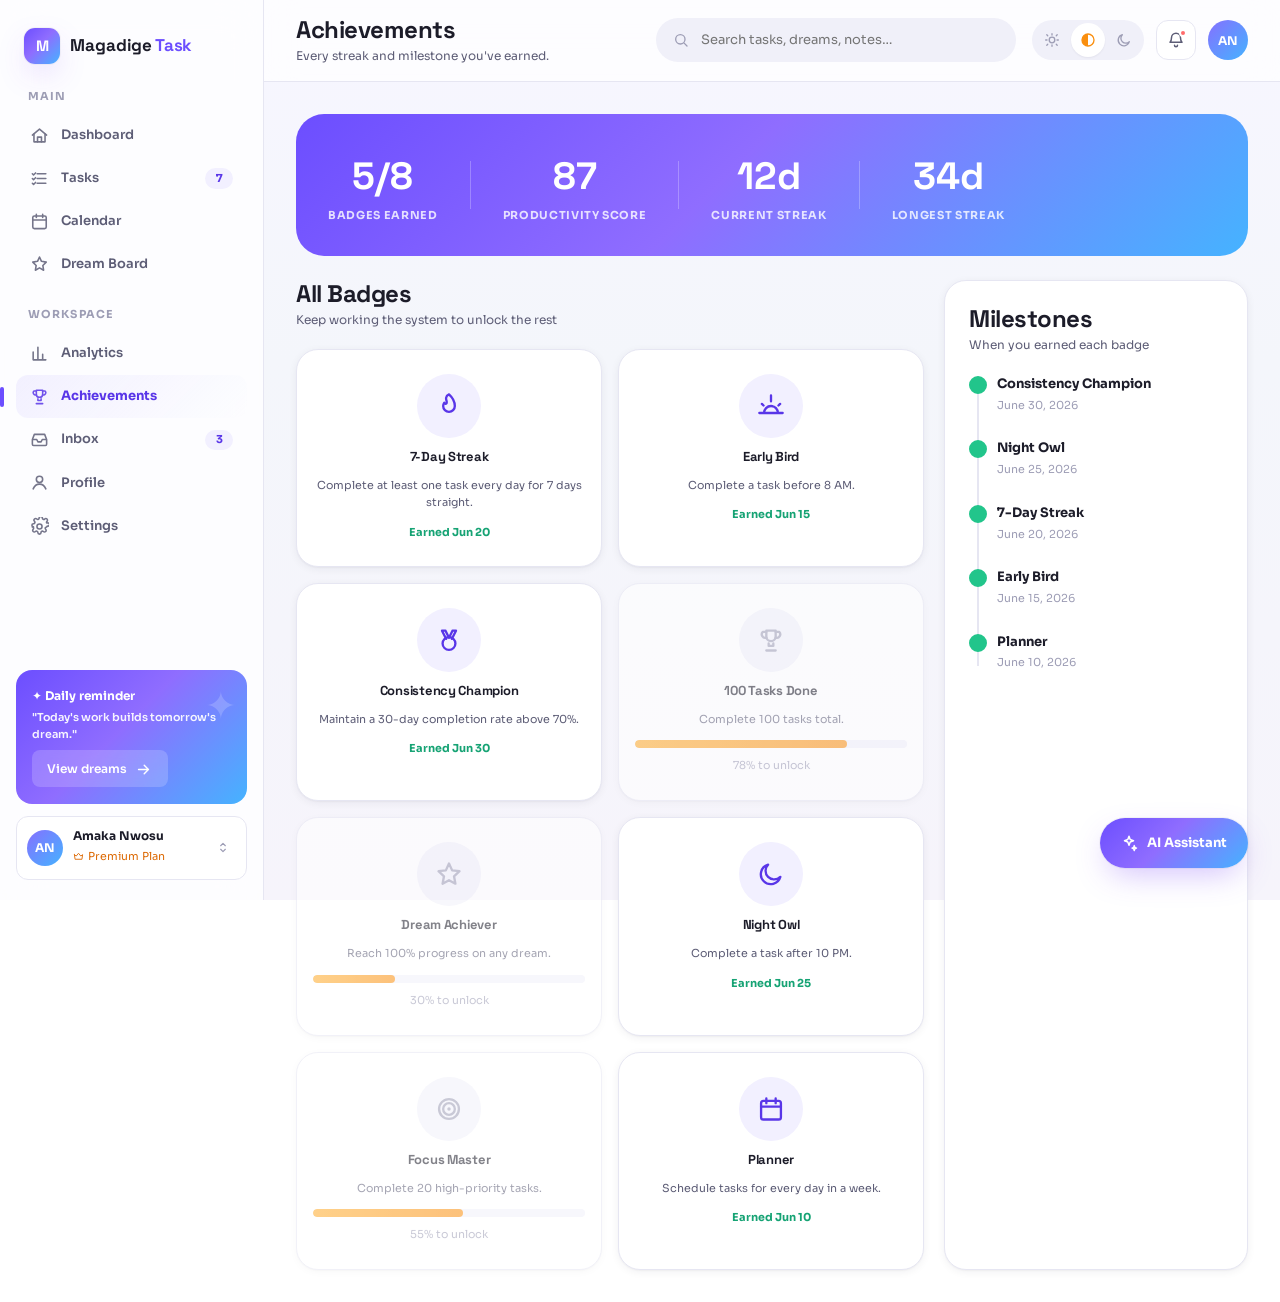
==== To do web - front end/achievements.html @ 0cd831a3 "Initial commit" ====
<!DOCTYPE html>
<html lang="en">
<head>
<meta charset="UTF-8" />
<meta name="viewport" content="width=device-width, initial-scale=1.0" />
<title>Achievements — Magadige Task</title>
<link rel="preconnect" href="https://fonts.googleapis.com">
<link href="https://fonts.googleapis.com/css2?family=Sora:wght@400;500;600;700;800&family=Space+Grotesk:wght@500;600;700&display=swap" rel="stylesheet">
<script>
  (function () {
    var ov = localStorage.getItem("magadige_theme_override");
    var h = new Date().getHours();
    var period = ov === "day" ? "afternoon" : ov === "night" ? "night" : (h >= 5 && h < 12 ? "morning" : h >= 12 && h < 17 ? "afternoon" : h >= 17 && h < 21 ? "evening" : "night");
    document.documentElement.setAttribute("data-theme", period === "night" ? "night" : "day");
    document.documentElement.setAttribute("data-period", period);
  })();
</script>
<link rel="stylesheet" href="css/variables.css" />
<link rel="stylesheet" href="css/base.css" />
<link rel="stylesheet" href="css/animations.css" />
<link rel="stylesheet" href="css/components.css" />
<link rel="stylesheet" href="css/layout.css" />
<link rel="stylesheet" href="css/pages/dashboard.css" />
<link rel="stylesheet" href="css/pages/achievements.css" />
</head>
<body>

<div class="app-shell" id="appShell">
  <div class="shell-content">
    <div id="topbarSlot"></div>

    <main class="main-content page-enter" id="mainContent">

      <div class="ach-hero">
        <div class="ach-hero-stat"><div class="val" id="achEarnedCount">—</div><div class="lbl">Badges Earned</div></div>
        <div class="ach-hero-divider"></div>
        <div class="ach-hero-stat"><div class="val" id="achScore">—</div><div class="lbl">Productivity Score</div></div>
        <div class="ach-hero-divider"></div>
        <div class="ach-hero-stat"><div class="val" id="achStreak">—</div><div class="lbl">Current Streak</div></div>
        <div class="ach-hero-divider"></div>
        <div class="ach-hero-stat"><div class="val" id="achLongest">—</div><div class="lbl">Longest Streak</div></div>
      </div>

      <div class="bento">
        <div class="g-8">
          <div class="section-head"><div><h3>All Badges</h3><p>Keep working the system to unlock the rest</p></div></div>
          <div class="ach-grid" id="achGrid"></div>
        </div>

        <div class="card g-4 anim-fade-up">
          <div class="section-head"><div><h3>Milestones</h3><p>When you earned each badge</p></div></div>
          <div class="timeline" id="achTimeline"></div>
        </div>
      </div>

    </main>
  </div>
</div>

<script src="js/icons.js"></script>
<script src="js/data.js"></script>
<script src="js/quotes.js"></script>
<script src="js/theme.js"></script>
<script src="js/charts.js"></script>
<script src="js/shell.js"></script>
<script src="js/achievements.js"></script>
</body>
</html>
---- To do web - front end/css/variables.css ----
/* ==========================================================================
   MAGADIGE TASK — Design Tokens
   Core variables shared across the entire product. Themes (day/night) swap
   the semantic tokens only — component CSS never hardcodes raw colors.
   ========================================================================== */

:root {
  /* ---- Brand ramp -------------------------------------------------- */
  --indigo-50:  #f2f0ff;
  --indigo-100: #e5e1ff;
  --indigo-200: #c9c0ff;
  --indigo-300: #a596ff;
  --indigo-400: #8570ff;
  --indigo-500: #6c4eff;
  --indigo-600: #5936e8;
  --indigo-700: #4527c2;
  --indigo-800: #341d94;
  --indigo-900: #241468;

  --sky-50:  #eef8ff;
  --sky-100: #dcf0ff;
  --sky-200: #b3e2ff;
  --sky-300: #7dcdff;
  --sky-400: #45b3ff;
  --sky-500: #1f97f2;
  --sky-600: #1078cc;
  --sky-700: #0d5fa3;
  --sky-800: #0e4d81;
  --sky-900: #0f3f68;

  --amber-50:  #fff8e8;
  --amber-100: #ffedc2;
  --amber-200: #ffdb8a;
  --amber-300: #ffc352;
  --amber-400: #ffab29;
  --amber-500: #fa8f0f;
  --amber-600: #dd6c08;
  --amber-700: #b74e0a;
  --amber-800: #93390f;
  --amber-900: #782f10;

  --coral-500: #ff6b6b;
  --coral-600: #ee4f4f;
  --mint-500:  #22c58b;
  --mint-600:  #16a374;

  --gray-0:   #ffffff;
  --gray-25:  #fbfbfe;
  --gray-50:  #f5f5fb;
  --gray-100: #eeeef7;
  --gray-150: #e6e6f2;
  --gray-200: #dcdce8;
  --gray-300: #c3c3d6;
  --gray-400: #9d9db5;
  --gray-500: #7a7a95;
  --gray-600: #5d5d76;
  --gray-700: #46465c;
  --gray-800: #2e2e40;
  --gray-900: #1c1c29;
  --gray-950: #101018;

  /* ---- Typography ---------------------------------------------------- */
  --font-display: "Space Grotesk", "Sora", ui-sans-serif, sans-serif;
  --font-sans: "Sora", "Inter", ui-sans-serif, system-ui, -apple-system, "Segoe UI", sans-serif;
  --font-mono: "JetBrains Mono", ui-monospace, "SFMono-Regular", Menlo, monospace;

  --fs-2xs: 0.6875rem;
  --fs-xs:  0.75rem;
  --fs-sm:  0.8125rem;
  --fs-base: 0.9375rem;
  --fs-md:  1.0625rem;
  --fs-lg:  1.25rem;
  --fs-xl:  1.5rem;
  --fs-2xl: 1.875rem;
  --fs-3xl: 2.375rem;
  --fs-4xl: 3rem;
  --fs-5xl: 3.75rem;

  --lh-tight: 1.15;
  --lh-snug: 1.35;
  --lh-normal: 1.6;

  /* ---- Spacing (4px scale) ------------------------------------------- */
  --sp-1: 0.25rem;
  --sp-2: 0.5rem;
  --sp-3: 0.75rem;
  --sp-4: 1rem;
  --sp-5: 1.25rem;
  --sp-6: 1.5rem;
  --sp-8: 2rem;
  --sp-10: 2.5rem;
  --sp-12: 3rem;
  --sp-16: 4rem;
  --sp-20: 5rem;
  --sp-24: 6rem;

  /* ---- Radius ---------------------------------------------------------- */
  --r-sm: 8px;
  --r-md: 12px;
  --r-lg: 16px;
  --r-xl: 22px;
  --r-2xl: 28px;
  --r-full: 999px;

  /* ---- Motion ---------------------------------------------------------- */
  --ease-out: cubic-bezier(0.16, 1, 0.3, 1);
  --ease-in-out: cubic-bezier(0.65, 0, 0.35, 1);
  --ease-spring: cubic-bezier(0.34, 1.56, 0.64, 1);
  --dur-fast: 140ms;
  --dur-base: 220ms;
  --dur-slow: 420ms;
  --dur-slower: 650ms;

  /* ---- Elevation (day defaults, overridden per-theme below) ---------- */
  --shadow-color: 235 45% 15%;
  --shadow-xs: 0 1px 2px hsl(var(--shadow-color) / 0.06);
  --shadow-sm: 0 2px 8px hsl(var(--shadow-color) / 0.06), 0 1px 2px hsl(var(--shadow-color) / 0.04);
  --shadow-md: 0 8px 24px hsl(var(--shadow-color) / 0.08), 0 2px 6px hsl(var(--shadow-color) / 0.05);
  --shadow-lg: 0 20px 48px hsl(var(--shadow-color) / 0.12), 0 6px 16px hsl(var(--shadow-color) / 0.06);
  --shadow-glow: 0 0 0 1px hsl(var(--shadow-color) / 0.04), 0 12px 32px -8px hsl(258 90% 60% / 0.35);

  --container-max: 1280px;
  --z-nav: 100;
  --z-drawer: 300;
  --z-modal: 300;
  --z-toast: 400;
  --z-ai: 250;
}

/* ==========================================================================
   ☀️ DAY THEME (default) — bright, airy, optimistic
   ========================================================================== */
:root,
[data-theme="day"] {
  --bg-app: linear-gradient(180deg, #f7f6ff 0%, #f4f6fb 40%, #f6f4fb 100%);
  --bg-canvas: #f5f5fb;
  --bg-surface: #ffffff;
  --bg-surface-2: #fbfbff;
  --bg-sunken: #f0f0f9;
  --bg-glass: rgba(255, 255, 255, 0.72);
  --bg-glass-border: rgba(255, 255, 255, 0.5);
  --bg-overlay: rgba(28, 28, 41, 0.42);

  --text-primary: var(--gray-900);
  --text-secondary: var(--gray-600);
  --text-tertiary: var(--gray-400);
  --text-inverse: #ffffff;
  --text-on-brand: #ffffff;

  --border-subtle: var(--gray-150);
  --border-default: var(--gray-200);
  --border-strong: var(--gray-300);

  --brand: var(--indigo-500);
  --brand-strong: var(--indigo-600);
  --brand-soft: var(--indigo-50);
  --accent: var(--amber-500);
  --accent-soft: var(--amber-50);
  --secondary: var(--sky-500);
  --secondary-soft: var(--sky-50);

  --hero-gradient: linear-gradient(135deg, #6c4eff 0%, #8f6dff 45%, #45b3ff 100%);
  --card-gradient: linear-gradient(160deg, #ffffff 0%, #f7f6ff 100%);
  --sidebar-bg: rgba(255, 255, 255, 0.78);

  --period-icon-filter: none;
  color-scheme: light;
}

/* ==========================================================================
   🌙 NIGHT THEME — calm, deep, focused
   ========================================================================== */
[data-theme="night"] {
  --shadow-color: 250 60% 3%;
  --bg-app: radial-gradient(1200px 800px at 15% -10%, #221a45 0%, transparent 60%),
            radial-gradient(1000px 700px at 110% 10%, #12233f 0%, transparent 55%),
            linear-gradient(180deg, #100f1c 0%, #0c0c15 100%);
  --bg-canvas: #100f1c;
  --bg-surface: #17162650;
  --bg-surface: #191828;
  --bg-surface-2: #1f1e30;
  --bg-sunken: #14131f;
  --bg-glass: rgba(25, 24, 40, 0.6);
  --bg-glass-border: rgba(255, 255, 255, 0.08);
  --bg-overlay: rgba(4, 4, 10, 0.6);

  --text-primary: #f2f1fb;
  --text-secondary: #a9a8c4;
  --text-tertiary: #706f8d;
  --text-inverse: #16151f;
  --text-on-brand: #ffffff;

  --border-subtle: #27263b;
  --border-default: #302f47;
  --border-strong: #423f61;

  --brand: var(--indigo-400);
  --brand-strong: var(--indigo-300);
  --brand-soft: #241f42;
  --accent: var(--amber-400);
  --accent-soft: #382a12;
  --secondary: var(--sky-400);
  --secondary-soft: #16283f;

  --hero-gradient: linear-gradient(135deg, #4527c2 0%, #6c4eff 45%, #1078cc 100%);
  --card-gradient: linear-gradient(160deg, #1c1b2e 0%, #15141f 100%);
  --sidebar-bg: rgba(20, 19, 32, 0.75);

  color-scheme: dark;
}
---- To do web - front end/css/base.css ----
/* ==========================================================================
   Reset & base typography
   ========================================================================== */

*, *::before, *::after { box-sizing: border-box; }

html { -webkit-text-size-adjust: 100%; scroll-behavior: smooth; }

body, h1, h2, h3, h4, p, figure, blockquote, dl, dd { margin: 0; }

ul[class], ol[class] { list-style: none; margin: 0; padding: 0; }

img, picture, svg { display: block; max-width: 100%; }

/* Guarantee [hidden] always wins over component display rules of equal specificity */
[hidden] { display: none !important; }

input, button, textarea, select { font: inherit; color: inherit; }

button { cursor: pointer; background: none; border: none; appearance: none; }

a { color: inherit; text-decoration: none; }

@media (prefers-reduced-motion: reduce) {
  *, *::before, *::after {
    animation-duration: 0.01ms !important;
    animation-iteration-count: 1 !important;
    transition-duration: 0.01ms !important;
    scroll-behavior: auto !important;
  }
}

html, body {
  height: 100%;
}

body {
  font-family: var(--font-sans);
  font-size: var(--fs-base);
  line-height: var(--lh-normal);
  color: var(--text-primary);
  background: var(--bg-app);
  background-attachment: fixed;
  min-height: 100vh;
  -webkit-font-smoothing: antialiased;
  transition: background var(--dur-slower) var(--ease-in-out), color var(--dur-base) var(--ease-in-out);
}

h1, h2, h3, h4 {
  font-family: var(--font-display);
  font-weight: 700;
  line-height: var(--lh-tight);
  letter-spacing: -0.02em;
  color: var(--text-primary);
}

h1 { font-size: var(--fs-4xl); }
h2 { font-size: var(--fs-3xl); }
h3 { font-size: var(--fs-xl); }
h4 { font-size: var(--fs-lg); }

p { color: var(--text-secondary); }

.eyebrow {
  font-size: var(--fs-xs);
  font-weight: 700;
  letter-spacing: 0.14em;
  text-transform: uppercase;
  color: var(--brand-strong);
}

/* ---- Scrollbars ---------------------------------------------------- */
* { scrollbar-width: thin; scrollbar-color: var(--border-strong) transparent; }
*::-webkit-scrollbar { width: 8px; height: 8px; }
*::-webkit-scrollbar-track { background: transparent; }
*::-webkit-scrollbar-thumb { background: var(--border-strong); border-radius: var(--r-full); }

/* ---- Selection ------------------------------------------------------ */
::selection { background: var(--indigo-200); color: var(--indigo-900); }

/* ---- Focus states (accessibility) ----------------------------------- */
:focus-visible {
  outline: 2px solid var(--brand);
  outline-offset: 2px;
  border-radius: var(--r-sm);
}

/* ---- Layout utilities ------------------------------------------------ */
.container {
  width: 100%;
  max-width: var(--container-max);
  margin-inline: auto;
  padding-inline: var(--sp-6);
}

.visually-hidden {
  position: absolute !important;
  width: 1px; height: 1px;
  padding: 0; margin: -1px;
  overflow: hidden;
  clip: rect(0,0,0,0);
  white-space: nowrap; border: 0;
}

.text-secondary { color: var(--text-secondary); }
.text-tertiary { color: var(--text-tertiary); }
.text-brand { color: var(--brand); }
.text-center { text-align: center; }

.flex { display: flex; }
.flex-col { flex-direction: column; }
.items-center { align-items: center; }
.items-start { align-items: flex-start; }
.justify-between { justify-content: space-between; }
.justify-center { justify-content: center; }
.gap-1 { gap: var(--sp-1); }
.gap-2 { gap: var(--sp-2); }
.gap-3 { gap: var(--sp-3); }
.gap-4 { gap: var(--sp-4); }
.gap-6 { gap: var(--sp-6); }
.w-full { width: 100%; }

.mt-0 { margin-top: 0; }
---- To do web - front end/css/animations.css ----
/* ==========================================================================
   Motion library — smooth, restrained, purposeful
   ========================================================================== */

@keyframes fadeIn { from { opacity: 0; } to { opacity: 1; } }

@keyframes fadeUp {
  from { opacity: 0; transform: translateY(14px); }
  to { opacity: 1; transform: translateY(0); }
}

@keyframes fadeDown {
  from { opacity: 0; transform: translateY(-10px); }
  to { opacity: 1; transform: translateY(0); }
}

@keyframes scaleIn {
  from { opacity: 0; transform: scale(0.94); }
  to { opacity: 1; transform: scale(1); }
}

/* Centered dialogs animate scale while keeping their translate(-50%,-50%)
   centering — a plain `animation: scaleIn` would overwrite that transform
   entirely, since keyframes replace the whole property, not merge with it. */
@keyframes modalPopCentered {
  from { opacity: 0; transform: translate(-50%, -50%) scale(0.94); }
  to { opacity: 1; transform: translate(-50%, -50%) scale(1); }
}

@keyframes slideInRight {
  from { opacity: 0; transform: translateX(28px); }
  to { opacity: 1; transform: translateX(0); }
}

@keyframes popIn {
  0% { opacity: 0; transform: scale(0.8); }
  70% { transform: scale(1.03); }
  100% { opacity: 1; transform: scale(1); }
}

@keyframes floatY {
  0%, 100% { transform: translateY(0px); }
  50% { transform: translateY(-12px); }
}

@keyframes floatSlow {
  0%, 100% { transform: translateY(0) rotate(0deg); }
  50% { transform: translateY(-8px) rotate(2deg); }
}

@keyframes pulseGlow {
  0%, 100% { box-shadow: 0 0 0 0 hsl(258 90% 65% / 0.45); }
  50% { box-shadow: 0 0 0 10px hsl(258 90% 65% / 0); }
}

@keyframes spin { to { transform: rotate(360deg); } }

@keyframes shimmer {
  0% { background-position: -400px 0; }
  100% { background-position: 400px 0; }
}

@keyframes progressFill {
  from { width: 0; }
}

@keyframes drawCircle {
  from { stroke-dashoffset: var(--circ, 283); }
}

@keyframes ringPulse {
  0% { transform: scale(0.9); opacity: 0.6; }
  100% { transform: scale(1.4); opacity: 0; }
}

@keyframes twinkle {
  0%, 100% { opacity: 0.2; transform: scale(0.8); }
  50% { opacity: 1; transform: scale(1.1); }
}

@keyframes bounceIn {
  0% { opacity: 0; transform: translateY(10px) scale(0.96); }
  60% { opacity: 1; transform: translateY(-2px) scale(1.01); }
  100% { transform: translateY(0) scale(1); }
}

@keyframes marquee {
  from { transform: translateX(0); }
  to { transform: translateX(-50%); }
}

.anim-fade-in { animation: fadeIn var(--dur-slow) var(--ease-out) both; }
.anim-fade-up { animation: fadeUp var(--dur-slow) var(--ease-out) both; }
.anim-scale-in { animation: scaleIn var(--dur-base) var(--ease-spring) both; }
.anim-pop { animation: popIn var(--dur-slow) var(--ease-spring) both; }
.anim-float { animation: floatY 5s var(--ease-in-out) infinite; }
.anim-float-slow { animation: floatSlow 7s var(--ease-in-out) infinite; }

.stagger > * { animation: fadeUp var(--dur-slow) var(--ease-out) both; }
.stagger > *:nth-child(1) { animation-delay: 0.04s; }
.stagger > *:nth-child(2) { animation-delay: 0.09s; }
.stagger > *:nth-child(3) { animation-delay: 0.14s; }
.stagger > *:nth-child(4) { animation-delay: 0.19s; }
.stagger > *:nth-child(5) { animation-delay: 0.24s; }
.stagger > *:nth-child(6) { animation-delay: 0.29s; }
.stagger > *:nth-child(7) { animation-delay: 0.34s; }
.stagger > *:nth-child(8) { animation-delay: 0.39s; }

/* ---- Skeleton / shimmer loading -------------------------------------- */
.skeleton {
  position: relative;
  background: var(--bg-sunken);
  border-radius: var(--r-sm);
  overflow: hidden;
  isolation: isolate;
}
.skeleton::after {
  content: "";
  position: absolute; inset: 0;
  background: linear-gradient(90deg, transparent, hsl(0 0% 100% / 0.35), transparent);
  background-size: 400px 100%;
  animation: shimmer 1.6s ease-in-out infinite;
}
[data-theme="night"] .skeleton::after {
  background: linear-gradient(90deg, transparent, hsl(255 60% 60% / 0.14), transparent);
  background-size: 400px 100%;
}

/* ---- Page transition wrapper ------------------------------------------ */
.page-enter { animation: fadeUp var(--dur-slow) var(--ease-out) both; }

/* ---- Hover micro-interactions ------------------------------------------ */
.hover-lift {
  transition: transform var(--dur-base) var(--ease-out), box-shadow var(--dur-base) var(--ease-out), border-color var(--dur-base) var(--ease-out);
}
.hover-lift:hover {
  transform: translateY(-4px);
  box-shadow: var(--shadow-lg);
}
---- To do web - front end/css/components.css ----
/* ==========================================================================
   Component library — buttons, cards, forms, badges, overlays
   ========================================================================== */

/* ---- Brand mark (used in navbar, sidebar, auth panels) ------------------ */
.brand { display: flex; align-items: center; gap: 0.65rem; }
.brand-mark {
  width: 36px; height: 36px; border-radius: 11px;
  background: var(--hero-gradient);
  display: grid; place-content: center;
  box-shadow: var(--shadow-glow);
  color: #fff; font-family: var(--font-display); font-weight: 800;
}
.brand-name { font-family: var(--font-display); font-weight: 800; font-size: var(--fs-md); letter-spacing: -0.01em; color: var(--text-primary); }
.brand-name span { color: var(--brand); }

/* ---- Buttons ---------------------------------------------------------- */
.btn {
  display: inline-flex;
  align-items: center;
  justify-content: center;
  gap: var(--sp-2);
  font-family: var(--font-sans);
  font-size: var(--fs-sm);
  font-weight: 600;
  padding: 0.75rem 1.25rem;
  border-radius: var(--r-md);
  border: 1px solid transparent;
  white-space: nowrap;
  transition: transform var(--dur-fast) var(--ease-out), box-shadow var(--dur-base) var(--ease-out),
              background var(--dur-base) var(--ease-out), border-color var(--dur-base) var(--ease-out), color var(--dur-base) var(--ease-out);
  user-select: none;
}
.btn:active { transform: translateY(1px) scale(0.99); }
.btn svg { width: 17px; height: 17px; flex-shrink: 0; }

.btn-primary {
  background: linear-gradient(135deg, var(--indigo-500), var(--indigo-600));
  color: #fff;
  box-shadow: var(--shadow-glow);
}
.btn-primary:hover { box-shadow: 0 14px 30px -10px hsl(258 90% 55% / 0.55); transform: translateY(-2px); }

.btn-secondary {
  background: var(--bg-surface);
  color: var(--text-primary);
  border-color: var(--border-default);
  box-shadow: var(--shadow-xs);
}
.btn-secondary:hover { border-color: var(--brand); color: var(--brand-strong); transform: translateY(-2px); box-shadow: var(--shadow-sm); }

.btn-ghost { background: transparent; color: var(--text-secondary); }
.btn-ghost:hover { background: var(--bg-sunken); color: var(--text-primary); }

.btn-accent {
  background: linear-gradient(135deg, var(--amber-400), var(--amber-500));
  color: #3a2205;
}
.btn-accent:hover { transform: translateY(-2px); box-shadow: 0 14px 26px -10px hsl(38 95% 55% / 0.55); }

.btn-danger { background: var(--coral-500); color: #fff; }
.btn-danger:hover { background: var(--coral-600); }

.btn-sm { padding: 0.5rem 0.9rem; font-size: var(--fs-xs); border-radius: var(--r-sm); }
.btn-lg { padding: 0.95rem 1.75rem; font-size: var(--fs-md); border-radius: var(--r-lg); }
.btn-block { width: 100%; }
.btn-icon { padding: 0.6rem; border-radius: var(--r-md); }
.btn-round { border-radius: var(--r-full); }

.btn:disabled { opacity: 0.55; pointer-events: none; }

.btn-loading { position: relative; color: transparent !important; pointer-events: none; }
.btn-loading::after {
  content: "";
  position: absolute;
  width: 16px; height: 16px;
  border-radius: 50%;
  border: 2px solid currentColor;
  border-top-color: transparent;
  color: #fff;
  animation: spin 0.7s linear infinite;
}

/* ---- Cards -------------------------------------------------------------- */
.card {
  background: var(--bg-surface);
  border: 1px solid var(--border-subtle);
  border-radius: var(--r-xl);
  box-shadow: var(--shadow-sm);
  padding: var(--sp-6);
  transition: box-shadow var(--dur-base) var(--ease-out), transform var(--dur-base) var(--ease-out), border-color var(--dur-base) var(--ease-out);
}
.card-flush { padding: 0; overflow: hidden; }
.card-glass {
  background: var(--bg-glass);
  backdrop-filter: blur(20px) saturate(160%);
  -webkit-backdrop-filter: blur(20px) saturate(160%);
  border: 1px solid var(--bg-glass-border);
}
.card-gradient { background: var(--card-gradient); }

/* ---- Badges & chips ------------------------------------------------------ */
.badge {
  display: inline-flex;
  align-items: center;
  gap: 5px;
  font-size: var(--fs-2xs);
  font-weight: 700;
  letter-spacing: 0.02em;
  padding: 0.3rem 0.65rem;
  border-radius: var(--r-full);
  line-height: 1;
}
.badge-dot::before { content: ""; width: 6px; height: 6px; border-radius: 50%; background: currentColor; }

.badge-indigo { background: var(--brand-soft); color: var(--brand-strong); }
.badge-sky    { background: var(--secondary-soft); color: var(--sky-700); }
[data-theme="night"] .badge-sky { color: var(--sky-300); }
.badge-amber  { background: var(--accent-soft); color: var(--amber-700); }
[data-theme="night"] .badge-amber { color: var(--amber-300); }
.badge-mint   { background: hsl(155 65% 92%); color: var(--mint-600); }
[data-theme="night"] .badge-mint { background: hsl(155 45% 15%); color: #5fe3b3; }
.badge-coral  { background: hsl(0 90% 95%); color: var(--coral-600); }
[data-theme="night"] .badge-coral { background: hsl(0 45% 20%); color: #ff9c9c; }
.badge-gray   { background: var(--bg-sunken); color: var(--text-secondary); }

.chip {
  display: inline-flex;
  align-items: center;
  gap: var(--sp-2);
  padding: 0.5rem 0.9rem;
  border-radius: var(--r-full);
  border: 1px solid var(--border-default);
  background: var(--bg-surface);
  font-size: var(--fs-xs);
  font-weight: 600;
  color: var(--text-secondary);
  transition: all var(--dur-fast) var(--ease-out);
}
.chip:hover { border-color: var(--brand); color: var(--brand-strong); }
.chip.is-active { background: var(--brand); color: #fff; border-color: var(--brand); }

/* ---- Forms ---------------------------------------------------------------- */
.field { display: flex; flex-direction: column; gap: 0.45rem; }
.field-label { font-size: var(--fs-xs); font-weight: 700; color: var(--text-secondary); }
.field-hint { font-size: var(--fs-2xs); color: var(--text-tertiary); }
.field-error { font-size: var(--fs-2xs); color: var(--coral-600); font-weight: 600; }

.input, .textarea, .select {
  width: 100%;
  background: var(--bg-surface);
  border: 1.5px solid var(--border-default);
  border-radius: var(--r-md);
  padding: 0.8rem 1rem;
  font-size: var(--fs-sm);
  color: var(--text-primary);
  transition: border-color var(--dur-fast) var(--ease-out), box-shadow var(--dur-fast) var(--ease-out);
}
.textarea { resize: vertical; min-height: 96px; font-family: var(--font-sans); }
.input::placeholder, .textarea::placeholder { color: var(--text-tertiary); }
.input:focus, .textarea:focus, .select:focus {
  outline: none;
  border-color: var(--brand);
  box-shadow: 0 0 0 4px var(--brand-soft);
}
.input.has-error { border-color: var(--coral-500); }
.input.has-error:focus { box-shadow: 0 0 0 4px hsl(0 90% 92%); }

.input-group { position: relative; display: flex; align-items: center; }
.input-group .input { padding-left: 2.6rem; }
.input-group-icon {
  position: absolute; left: 0.9rem;
  color: var(--text-tertiary);
  width: 18px; height: 18px;
  pointer-events: none;
}
.input-group-trailing {
  position: absolute; right: 0.6rem;
  display: flex; align-items: center;
}

.checkbox-row { display: flex; align-items: center; gap: 0.6rem; font-size: var(--fs-sm); color: var(--text-secondary); }
.checkbox {
  appearance: none; width: 18px; height: 18px;
  border: 1.5px solid var(--border-strong); border-radius: 6px;
  display: grid; place-content: center; flex-shrink: 0;
  transition: all var(--dur-fast) var(--ease-out);
}
.checkbox:checked { background: var(--brand); border-color: var(--brand); }
.checkbox:checked::after { content: "✓"; color: #fff; font-size: 12px; font-weight: 800; }

/* Toggle switch */
.switch { position: relative; width: 42px; height: 24px; flex-shrink: 0; }
.switch input { position: absolute; opacity: 0; width: 100%; height: 100%; margin: 0; cursor: pointer; }
.switch-track {
  position: absolute; inset: 0; background: var(--border-strong); border-radius: var(--r-full);
  transition: background var(--dur-base) var(--ease-out);
}
.switch-thumb {
  position: absolute; top: 3px; left: 3px; width: 18px; height: 18px; border-radius: 50%;
  background: #fff; box-shadow: var(--shadow-xs);
  transition: transform var(--dur-base) var(--ease-spring);
}
.switch input:checked + .switch-track { background: var(--brand); }
.switch input:checked + .switch-track .switch-thumb { transform: translateX(18px); }
.switch input:checked ~ .switch-thumb { transform: translateX(18px); }

/* ---- Avatar --------------------------------------------------------------- */
.avatar {
  border-radius: var(--r-full);
  object-fit: cover;
  flex-shrink: 0;
  border: 2px solid var(--bg-surface);
  box-shadow: 0 0 0 1px var(--border-subtle);
}
.avatar-text {
  display: grid; place-content: center;
  border-radius: var(--r-full);
  background: linear-gradient(135deg, var(--indigo-400), var(--sky-400));
  color: #fff; font-weight: 700; flex-shrink: 0;
}

/* ---- Progress ---------------------------------------------------------- */
.progress-bar {
  width: 100%; height: 8px; border-radius: var(--r-full);
  background: var(--bg-sunken); overflow: hidden;
}
.progress-bar-fill {
  height: 100%; border-radius: var(--r-full);
  background: linear-gradient(90deg, var(--brand), var(--secondary));
  animation: progressFill 1.1s var(--ease-out) both;
  transition: width var(--dur-slow) var(--ease-out);
}
.progress-bar-fill.amber { background: linear-gradient(90deg, var(--amber-400), var(--amber-500)); }
.progress-bar-fill.mint { background: linear-gradient(90deg, var(--mint-500), #0d8f6b); }
.progress-bar-fill.coral { background: linear-gradient(90deg, var(--coral-500), var(--coral-600)); }

.progress-ring circle { transition: stroke-dashoffset 1s var(--ease-out); }

/* ---- Tooltip ------------------------------------------------------------ */
[data-tooltip] { position: relative; }
[data-tooltip]::after {
  content: attr(data-tooltip);
  position: absolute; bottom: calc(100% + 8px); left: 50%; transform: translateX(-50%) translateY(4px);
  background: var(--gray-900); color: #fff; font-size: var(--fs-2xs); font-weight: 600;
  padding: 0.4rem 0.7rem; border-radius: var(--r-sm); white-space: nowrap;
  opacity: 0; pointer-events: none; transition: all var(--dur-fast) var(--ease-out); z-index: 50;
}
[data-tooltip]:hover::after { opacity: 1; transform: translateX(-50%) translateY(0); }

/* Flip below the element for anything sitting near the top of the viewport
   (topbar icons, etc.) — a tooltip rendered above them would clip off-screen. */
[data-tooltip][data-tooltip-pos="bottom"]::after {
  bottom: auto; top: calc(100% + 8px); transform: translateX(-50%) translateY(-4px);
}
[data-tooltip][data-tooltip-pos="bottom"]:hover::after { transform: translateX(-50%) translateY(0); }

/* ---- Tabs ---------------------------------------------------------------- */
.tabs {
  display: inline-flex; gap: 4px; background: var(--bg-sunken); padding: 4px; border-radius: var(--r-md);
  max-width: 100%; min-width: 0; overflow-x: auto; scrollbar-width: none;
}
.tabs::-webkit-scrollbar { display: none; }
.tab {
  padding: 0.55rem 1rem; border-radius: 9px; font-size: var(--fs-xs); font-weight: 700;
  color: var(--text-secondary); transition: all var(--dur-fast) var(--ease-out);
  display: inline-flex; align-items: center; gap: 6px;
  flex-shrink: 0; white-space: nowrap;
}
.tab:hover { color: var(--text-primary); }
.tab.is-active { background: var(--bg-surface); color: var(--brand-strong); box-shadow: var(--shadow-xs); }

/* ---- Modal / Drawer / Toast --------------------------------------------- */
.overlay {
  position: fixed; inset: 0; background: var(--bg-overlay);
  backdrop-filter: blur(3px);
  z-index: var(--z-modal);
  animation: fadeIn var(--dur-base) var(--ease-out) both;
}
.overlay[hidden] { display: none; }

.modal {
  position: fixed; top: 50%; left: 50%; transform: translate(-50%, -50%);
  width: min(480px, 92vw);
  background: var(--bg-surface);
  border-radius: var(--r-xl);
  border: 1px solid var(--border-subtle);
  box-shadow: var(--shadow-lg);
  padding: var(--sp-8);
  z-index: var(--z-modal);
  max-height: 90vh;
  overflow-y: auto;
  animation: modalPopCentered var(--dur-base) var(--ease-spring) both;
}

.drawer {
  position: fixed; top: 0; right: 0; height: 100%;
  width: min(460px, 94vw);
  background: var(--bg-surface);
  border-left: 1px solid var(--border-subtle);
  box-shadow: var(--shadow-lg);
  z-index: var(--z-drawer);
  overflow-y: auto;
  animation: slideInRight var(--dur-slow) var(--ease-out) both;
}

.toast-stack {
  position: fixed; bottom: var(--sp-6); right: var(--sp-6);
  display: flex; flex-direction: column; gap: var(--sp-3);
  z-index: var(--z-toast);
}
.toast {
  display: flex; align-items: center; gap: var(--sp-3);
  background: var(--bg-surface); border: 1px solid var(--border-subtle);
  box-shadow: var(--shadow-lg); border-radius: var(--r-lg);
  padding: 0.9rem 1.1rem; min-width: 280px;
  animation: bounceIn var(--dur-slow) var(--ease-spring) both;
  font-size: var(--fs-sm); font-weight: 600;
}
.toast-icon { width: 34px; height: 34px; border-radius: var(--r-md); display: grid; place-content: center; flex-shrink: 0; }

/* ---- Empty states --------------------------------------------------------- */
.empty-state {
  display: flex; flex-direction: column; align-items: center; text-align: center;
  padding: var(--sp-16) var(--sp-6);
  gap: var(--sp-2);
}
.empty-state-illustration { width: 160px; height: 160px; margin-bottom: var(--sp-4); }
.empty-state h4 { font-size: var(--fs-lg); }
.empty-state p { max-width: 320px; font-size: var(--fs-sm); }
.empty-state .btn { margin-top: var(--sp-4); }

/* ---- Section headers ---------------------------------------------------- */
.section-head { display: flex; align-items: flex-end; justify-content: space-between; gap: var(--sp-4); margin-bottom: var(--sp-5); }
.section-head h3 { margin: 0; }
.section-head p { margin-top: 2px; font-size: var(--fs-xs); }
.link-more { font-size: var(--fs-xs); font-weight: 700; color: var(--brand); display: inline-flex; align-items: center; gap: 4px; }
.link-more:hover { color: var(--brand-strong); gap: 7px; }
.link-more svg { transition: transform var(--dur-fast) var(--ease-out); width: 14px; height: 14px; }

/* ---- Divider --------------------------------------------------------------- */
.divider { height: 1px; background: var(--border-subtle); border: none; margin: var(--sp-5) 0; }
.divider-label { display: flex; align-items: center; gap: var(--sp-3); font-size: var(--fs-2xs); color: var(--text-tertiary); font-weight: 700; text-transform: uppercase; letter-spacing: 0.08em; }
.divider-label::before, .divider-label::after { content: ""; flex: 1; height: 1px; background: var(--border-subtle); }

/* ---- Bar chart (weekly/monthly progress) ---------------------------------- */
.bar-chart { display: flex; align-items: flex-end; gap: var(--sp-3); height: 160px; }
.bar-col { flex: 1; display: flex; flex-direction: column; align-items: center; gap: var(--sp-2); height: 100%; justify-content: flex-end; animation: fadeUp var(--dur-slow) var(--ease-out) both; }
.bar-track {
  width: 100%; max-width: 30px; height: var(--h, 40%);
  background: var(--bg-sunken); border-radius: var(--r-sm) var(--r-sm) 4px 4px;
  display: flex; align-items: flex-end; overflow: hidden;
  transition: height 0.8s var(--ease-out);
}
.bar-fill {
  width: 100%; height: var(--fill, 0%);
  background: linear-gradient(180deg, var(--secondary), var(--brand));
  border-radius: var(--r-sm) var(--r-sm) 0 0;
  transition: height 1s var(--ease-out) 0.15s;
}
.bar-label { font-size: var(--fs-2xs); font-weight: 700; color: var(--text-tertiary); }

/* ---- Theme toggle (topbar, auth pages) -------------------------------------- */
.theme-toggle {
  display: flex; align-items: center; background: var(--bg-sunken); border-radius: var(--r-full); padding: 3px; gap: 2px;
}
.theme-toggle button {
  width: 34px; height: 34px; border-radius: var(--r-full); display: grid; place-content: center;
  color: var(--text-tertiary); transition: all var(--dur-base) var(--ease-spring);
}
.theme-toggle button:hover:not(.is-active) { color: var(--text-secondary); background: hsl(0 0% 100% / 0.06); }
.theme-toggle button svg { width: 16px; height: 16px; }
.theme-toggle button.is-active { background: var(--bg-surface); color: var(--amber-500); box-shadow: var(--shadow-xs); }
[data-theme="night"] .theme-toggle button.is-active { color: var(--sky-300); }

/* ---- Icon button (navbar, sidebar, auth forms — used everywhere) ----------- */
.icon-btn {
  width: 40px; height: 40px; border-radius: var(--r-md);
  display: grid; place-content: center;
  color: var(--text-secondary); background: var(--bg-surface);
  border: 1px solid var(--border-subtle);
  position: relative;
  transition: all var(--dur-fast) var(--ease-out);
}
.icon-btn:hover { border-color: var(--brand); color: var(--brand-strong); transform: translateY(-2px); }
.icon-btn svg { width: 18px; height: 18px; }
.icon-btn .dot { position: absolute; top: 8px; right: 8px; width: 8px; height: 8px; border-radius: 50%; background: var(--coral-500); border: 2px solid var(--bg-surface); }

/* ---- Focus list item (dashboard focus list, dream-detail related tasks) --- */
.focus-item {
  display: flex; align-items: center; gap: var(--sp-3);
  padding: var(--sp-3); border-radius: var(--r-md);
  transition: background var(--dur-fast) var(--ease-out);
}
.focus-item:hover { background: var(--bg-sunken); }
.focus-check {
  width: 22px; height: 22px; border-radius: 50%; border: 2px solid var(--border-strong);
  display: grid; place-content: center; flex-shrink: 0; cursor: pointer; transition: all var(--dur-fast) var(--ease-out);
}
.focus-check.is-done { background: var(--mint-500); border-color: var(--mint-500); color: #fff; }
.focus-check svg { width: 12px; height: 12px; }
.focus-title { font-size: var(--fs-sm); font-weight: 600; }
.focus-title.is-done { text-decoration: line-through; color: var(--text-tertiary); }
.focus-meta { font-size: var(--fs-2xs); color: var(--text-tertiary); display: flex; gap: 8px; align-items: center; margin-top: 2px; }

/* ---- Dream nudge card (dashboard widget, task-details related dream) ------ */
.dream-nudge { display: flex; align-items: center; gap: var(--sp-4); }
.dream-nudge-emoji { font-size: 2rem; }

/* ---- Detail row (drawer/sidebar key-value pairs) --------------------------- */
.score-detail-row { display: flex; align-items: center; justify-content: space-between; font-size: var(--fs-xs); padding: 6px 0; border-top: 1px solid var(--border-subtle); gap: var(--sp-3); }
.score-detail-row:first-child { border-top: none; }

/* ---- Timeline (task-details, achievements milestones) ---------------------- */
.timeline { position: relative; padding-left: 28px; }
.timeline::before { content: ""; position: absolute; left: 8px; top: 6px; bottom: 6px; width: 2px; background: var(--border-subtle); }
.timeline-item { position: relative; padding-bottom: var(--sp-6); }
.timeline-item:last-child { padding-bottom: 0; }
.timeline-dot {
  position: absolute; left: -28px; top: 2px; width: 18px; height: 18px; border-radius: 50%;
  background: var(--bg-surface); border: 3px solid var(--brand); display: grid; place-content: center;
}
.timeline-item.is-done .timeline-dot { background: var(--mint-500); border-color: var(--mint-500); }
.timeline-item.is-pending .timeline-dot { border-color: var(--border-strong); }
.timeline-title { font-size: var(--fs-sm); font-weight: 700; }
.timeline-time { font-size: var(--fs-2xs); color: var(--text-tertiary); margin-top: 2px; }
.timeline-desc { font-size: var(--fs-xs); margin-top: 4px; }

/* ---- Contribution heatmap (task-details history, analytics) ---------------- */
.history-strip { display: flex; gap: 4px; flex-wrap: wrap; }
.history-cell { width: 16px; height: 16px; border-radius: 4px; background: var(--bg-sunken); }
.history-cell.level-1 { background: var(--indigo-100); }
.history-cell.level-2 { background: var(--indigo-300); }
.history-cell.level-3 { background: var(--brand); }
[data-theme="night"] .history-cell.level-1 { background: #2a2350; }
[data-theme="night"] .history-cell.level-2 { background: #453a86; }

/* ---- Priority + status dots ------------------------------------------------ */
.priority-dot { width: 8px; height: 8px; border-radius: 50%; flex-shrink: 0; }
.priority-high { background: var(--coral-500); }
.priority-medium { background: var(--amber-500); }
.priority-low { background: var(--mint-500); }
---- To do web - front end/css/layout.css ----
/* ==========================================================================
   App shell — sidebar + topbar layout used by all authenticated pages
   ========================================================================== */

.app-shell {
  display: grid;
  grid-template-columns: 264px 1fr;
  min-height: 100vh;
}

.shell-content {
  display: flex;
  flex-direction: column;
  min-width: 0;
}

@media (max-width: 1080px) {
  .app-shell { grid-template-columns: 1fr; }
}

/* ---- Sidebar ------------------------------------------------------------ */
.sidebar {
  position: sticky; top: 0; height: 100vh;
  background: var(--sidebar-bg);
  backdrop-filter: blur(20px) saturate(160%);
  border-right: 1px solid var(--border-subtle);
  display: flex; flex-direction: column;
  padding: var(--sp-5) var(--sp-4);
  z-index: var(--z-nav);
  overflow-y: auto;
}

.sidebar .brand { padding: var(--sp-2) var(--sp-2) var(--sp-6); }

.nav-group { margin-bottom: var(--sp-5); }
.nav-group-label {
  font-size: var(--fs-2xs); font-weight: 700; text-transform: uppercase; letter-spacing: 0.1em;
  color: var(--text-tertiary); padding: 0 var(--sp-3); margin-bottom: var(--sp-2);
}
.nav-item {
  display: flex; align-items: center; gap: 0.75rem;
  padding: 0.7rem 0.85rem; border-radius: var(--r-md);
  font-size: var(--fs-sm); font-weight: 600; color: var(--text-secondary);
  position: relative;
  transition: background var(--dur-fast) var(--ease-out), color var(--dur-fast) var(--ease-out);
}
.nav-item svg { width: 19px; height: 19px; flex-shrink: 0; opacity: 0.85; }
.nav-item:hover { background: var(--bg-sunken); color: var(--text-primary); }
.nav-item.is-active {
  background: linear-gradient(135deg, var(--brand-soft), transparent);
  color: var(--brand-strong);
  font-weight: 700;
}
.nav-item.is-active::before {
  content: ""; position: absolute; left: -16px; top: 50%; transform: translateY(-50%);
  width: 4px; height: 20px; border-radius: var(--r-full); background: var(--brand);
}
.nav-item .badge { margin-left: auto; }

.sidebar-footer { margin-top: auto; display: flex; flex-direction: column; gap: var(--sp-3); }

.dream-reminder-card {
  padding: var(--sp-4); border-radius: var(--r-lg);
  background: var(--hero-gradient); color: #fff; position: relative; overflow: hidden;
}
.dream-reminder-card::after {
  content: "✦"; position: absolute; right: 10px; top: 6px; font-size: 2.4rem; opacity: 0.18;
}
.dream-reminder-card p { color: rgba(255,255,255,0.92); font-size: var(--fs-2xs); font-weight: 600; line-height: 1.5; margin-bottom: var(--sp-2); }
.dream-reminder-card strong { display: block; font-size: var(--fs-xs); margin-bottom: 4px; }

.user-pod {
  display: flex; align-items: center; gap: 0.65rem;
  padding: 0.6rem; border-radius: var(--r-md);
  border: 1px solid var(--border-subtle);
  background: var(--bg-surface);
}
.user-pod .avatar, .user-pod .avatar-text { width: 36px; height: 36px; font-size: var(--fs-xs); }
.user-pod-name { font-size: var(--fs-xs); font-weight: 700; white-space: nowrap; overflow: hidden; text-overflow: ellipsis; }
.user-pod-role { font-size: var(--fs-2xs); color: var(--text-tertiary); }
.user-pod button { margin-left: auto; color: var(--text-tertiary); }

.user-plan-badge {
  display: inline-flex; align-items: center; gap: 4px;
  color: var(--amber-600);
}
[data-theme="night"] .user-plan-badge { color: var(--amber-400); }
.user-plan-badge svg { width: 11px; height: 11px; }

.user-pod-chevron {
  margin-left: auto; flex-shrink: 0; width: 26px; height: 26px; border-radius: var(--r-sm);
  display: grid; place-content: center; color: var(--text-tertiary);
  transition: all var(--dur-fast) var(--ease-out);
}
.user-pod-chevron:hover { background: var(--bg-sunken); color: var(--text-primary); }
.user-pod-chevron svg { width: 15px; height: 15px; }

.user-pod-menu {
  position: absolute; bottom: calc(100% + 8px); left: 0; right: 0;
  background: var(--bg-surface); border: 1px solid var(--border-subtle);
  border-radius: var(--r-md); box-shadow: var(--shadow-lg);
  padding: 6px; z-index: var(--z-nav);
  animation: fadeUp var(--dur-fast) var(--ease-out) both;
}
.user-pod-menu a {
  display: flex; align-items: center; gap: 8px;
  padding: 0.55rem 0.65rem; border-radius: var(--r-sm);
  font-size: var(--fs-xs); font-weight: 600; color: var(--text-secondary);
}
.user-pod-menu a svg { width: 15px; height: 15px; }
.user-pod-menu a:hover { background: var(--bg-sunken); color: var(--text-primary); }
.user-pod-menu-danger { color: var(--coral-600) !important; }
.user-pod-menu-stat { padding: 0.5rem 0.65rem; font-size: var(--fs-2xs); color: var(--text-tertiary); border-top: 1px solid var(--border-subtle); border-bottom: 1px solid var(--border-subtle); margin: 4px 0; }

/* ---- Topbar --------------------------------------------------------------- */
.topbar {
  position: sticky; top: 0; z-index: 90;
  display: flex; align-items: center; justify-content: space-between;
  gap: var(--sp-4);
  padding: var(--sp-4) var(--sp-8);
  background: var(--bg-glass);
  backdrop-filter: blur(16px) saturate(160%);
  border-bottom: 1px solid var(--border-subtle);
}
.topbar-title-block { min-width: 0; flex: 1 1 auto; }
.topbar-title-text { min-width: 0; }
.topbar-title { font-size: var(--fs-xl); margin: 0; overflow-wrap: break-word; }
.topbar-subtitle { font-size: var(--fs-xs); margin: 2px 0 0; }
.topbar-search {
  display: flex; align-items: center; gap: 0.6rem;
  background: var(--bg-sunken); border-radius: var(--r-full);
  padding: 0.6rem 1rem; width: min(360px, 32vw);
  color: var(--text-tertiary); font-size: var(--fs-xs);
  border: 1px solid transparent;
  transition: border-color var(--dur-fast) var(--ease-out);
}
.topbar-search:focus-within { border-color: var(--brand); }
.topbar-search input { background: transparent; border: none; outline: none; width: 100%; color: var(--text-primary); font-size: var(--fs-sm); }
.topbar-search svg { width: 16px; height: 16px; flex-shrink: 0; }
.topbar-actions { display: flex; align-items: center; gap: var(--sp-3); flex-shrink: 0; }



.main-content { padding: var(--sp-8); max-width: 1400px; }

.mobile-nav-toggle { display: none; }

@media (max-width: 1080px) {
  .app-shell { grid-template-columns: 1fr; }
  .sidebar {
    position: fixed; left: 0; top: 0; width: 264px;
    transform: translateX(-100%);
    transition: transform var(--dur-slow) var(--ease-out);
  }
  .sidebar.is-open { transform: translateX(0); }
  .mobile-nav-toggle { display: grid; }
  .topbar-search { display: none; }
  .main-content { padding: var(--sp-5); }
  .topbar { padding: var(--sp-4); }
}

@media (max-width: 560px) {
  .main-content { padding: var(--sp-4); }
  .topbar { gap: var(--sp-2); }
  .topbar-actions { gap: var(--sp-2); }
  /* Quick theme switching is still available on the Settings page — drop it
     from the topbar on narrow screens so the title has room to breathe. */
  .topbar-actions .theme-toggle { display: none; }
  .topbar-subtitle { display: none; }
}

/* ---- Notification panel ---------------------------------------------- */
.notif-panel {
  position: absolute; top: 68px; right: var(--sp-8);
  width: 340px; max-height: 420px; overflow-y: auto;
  background: var(--bg-surface); border: 1px solid var(--border-subtle);
  border-radius: var(--r-lg); box-shadow: var(--shadow-lg);
  z-index: var(--z-nav);
  animation: fadeDown var(--dur-base) var(--ease-out) both;
}
.notif-list { display: flex; flex-direction: column; }
.notif-item {
  display: flex; gap: var(--sp-3); padding: var(--sp-3) var(--sp-4);
  border-top: 1px solid var(--border-subtle);
}
.notif-item.is-unread { background: var(--brand-soft); }
.notif-dot { width: 8px; height: 8px; border-radius: 50%; background: var(--brand); margin-top: 6px; flex-shrink: 0; }
.notif-item:not(.is-unread) .notif-dot { background: var(--border-strong); }

/* ---- AI Assistant FAB + panel ------------------------------------------ */
.ai-fab {
  position: fixed; bottom: var(--sp-8); right: var(--sp-8);
  display: inline-flex; align-items: center; gap: 0.55rem;
  padding: 0.9rem 1.3rem; border-radius: var(--r-full);
  background: var(--hero-gradient); color: #fff;
  font-weight: 700; font-size: var(--fs-sm);
  box-shadow: var(--shadow-glow);
  z-index: var(--z-ai);
  animation: pulseGlow 3s ease-in-out infinite;
  transition: transform var(--dur-base) var(--ease-spring);
}
.ai-fab:hover { transform: translateY(-3px) scale(1.03); }
.ai-fab svg { width: 18px; height: 18px; }

.ai-panel {
  position: fixed; bottom: calc(var(--sp-8) + 68px); right: var(--sp-8);
  width: min(380px, 92vw); max-height: 560px;
  background: var(--bg-surface); border: 1px solid var(--border-subtle);
  border-radius: var(--r-xl); box-shadow: var(--shadow-lg);
  overflow: hidden;
  z-index: var(--z-ai);
  animation: scaleIn var(--dur-base) var(--ease-spring) both;
}
.ai-panel:not([hidden]) { display: flex; flex-direction: column; }
.ai-panel[hidden] { display: none; }
.ai-panel-head {
  display: flex; align-items: center; justify-content: space-between;
  padding: var(--sp-4); border-bottom: 1px solid var(--border-subtle);
  background: var(--card-gradient);
}
.ai-panel-icon {
  width: 36px; height: 36px; border-radius: var(--r-md); flex-shrink: 0;
  background: var(--hero-gradient); color: #fff; display: grid; place-content: center;
}
.ai-panel-icon svg { width: 18px; height: 18px; }
.ai-panel-body { flex: 1; overflow-y: auto; padding: var(--sp-4); display: flex; flex-direction: column; gap: var(--sp-3); }
.ai-msg { max-width: 90%; padding: 0.7rem 0.9rem; border-radius: var(--r-md); font-size: var(--fs-xs); line-height: 1.55; }
.ai-msg-bot { background: var(--bg-sunken); color: var(--text-primary); border-bottom-left-radius: 4px; align-self: flex-start; }
.ai-msg-user { background: var(--brand); color: #fff; border-bottom-right-radius: 4px; align-self: flex-end; }
.ai-suggest-row { display: flex; flex-wrap: wrap; gap: 6px; }
.ai-suggest-row .chip { font-size: 11px; padding: 0.45rem 0.75rem; }
.ai-panel-input { display: flex; gap: var(--sp-2); padding: var(--sp-3); border-top: 1px solid var(--border-subtle); }
.ai-panel-input input {
  flex: 1; background: var(--bg-sunken); border: 1px solid var(--border-default);
  border-radius: var(--r-full); padding: 0.6rem 1rem; font-size: var(--fs-xs); color: var(--text-primary);
}
.ai-panel-input input:focus { outline: none; border-color: var(--brand); }

@media (max-width: 560px) {
  .ai-fab span { display: none; }
  .ai-fab { padding: 1rem; bottom: var(--sp-5); right: var(--sp-5); }
  .ai-panel { right: var(--sp-3); left: var(--sp-3); width: auto; bottom: calc(var(--sp-5) + 68px); }
  .notif-panel { right: var(--sp-3); left: var(--sp-3); width: auto; }
}
---- To do web - front end/css/pages/dashboard.css ----
/* ==========================================================================
   Dashboard — bento grid layout
   ========================================================================== */

.greeting-header {
  display: flex; align-items: center; justify-content: space-between; gap: var(--sp-6);
  margin-bottom: var(--sp-6); flex-wrap: wrap;
}
.greeting-icon {
  width: 56px; height: 56px; border-radius: var(--r-lg); flex-shrink: 0;
  background: var(--hero-gradient); color: #fff; display: grid; place-content: center;
  box-shadow: var(--shadow-glow);
}
.greeting-icon svg { width: 26px; height: 26px; }
.greeting-title { font-size: var(--fs-2xl); margin-bottom: 2px; }
.greeting-sub { font-size: var(--fs-xs); display: flex; align-items: center; gap: var(--sp-3); flex-wrap: wrap; }
.greeting-sub span { display: inline-flex; align-items: center; gap: 5px; }
.greeting-sub svg { width: 14px; height: 14px; }

.weather-chip {
  display: flex; align-items: center; gap: var(--sp-3);
  background: var(--bg-surface); border: 1px solid var(--border-subtle);
  padding: 0.7rem 1.1rem; border-radius: var(--r-lg); box-shadow: var(--shadow-xs);
}
.weather-chip .temp { font-family: var(--font-display); font-size: var(--fs-xl); font-weight: 700; }
.weather-chip .desc { font-size: var(--fs-2xs); color: var(--text-tertiary); }
.weather-chip svg { width: 30px; height: 30px; color: var(--amber-500); }

.bento {
  display: grid;
  grid-template-columns: repeat(12, 1fr);
  gap: var(--sp-5);
}
.bento > * { min-width: 0; }

.g-4 { grid-column: span 4; }
.g-5 { grid-column: span 5; }
.g-6 { grid-column: span 6; }
.g-7 { grid-column: span 7; }
.g-8 { grid-column: span 8; }
.g-12 { grid-column: span 12; }
.g-3 { grid-column: span 3; }

/* ---- Stat tiles --------------------------------------------------------- */
.stat-tile { display: flex; flex-direction: column; gap: var(--sp-3); }
.stat-tile-top { display: flex; align-items: center; justify-content: space-between; }
.stat-tile-icon { width: 40px; height: 40px; border-radius: var(--r-md); display: grid; place-content: center; }
.stat-tile-icon svg { width: 19px; height: 19px; }
.stat-tile-value { font-family: var(--font-display); font-size: var(--fs-2xl); font-weight: 800; }
.stat-tile-label { font-size: var(--fs-xs); color: var(--text-tertiary); font-weight: 600; }
.stat-tile-trend { font-size: var(--fs-2xs); font-weight: 700; display: inline-flex; align-items: center; gap: 3px; }
.stat-tile-trend.up { color: var(--mint-600); }
.stat-tile-trend.down { color: var(--coral-600); }
.stat-tile-trend svg { width: 12px; height: 12px; }

/* ---- Motivation + inspiration -------------------------------------------- */
.motivation-card { background: var(--hero-gradient); color: #fff; position: relative; overflow: hidden; }
.motivation-card::before { content: "✦"; position: absolute; top: -14px; right: 10px; font-size: 5.5rem; opacity: 0.14; }
.motivation-card .eyebrow { color: rgba(255,255,255,0.75); }
.motivation-card h3 { color: #fff; font-size: var(--fs-lg); margin: var(--sp-2) 0 var(--sp-2); }
.motivation-card p { color: rgba(255,255,255,0.85); font-size: var(--fs-sm); }

.inspiration-card { display: flex; gap: var(--sp-4); align-items: flex-start; }
.inspiration-quote-mark { font-family: var(--font-display); font-size: 2.6rem; color: var(--brand); line-height: 1; opacity: 0.35; }
.inspiration-card blockquote { font-family: var(--font-display); font-size: var(--fs-md); font-weight: 600; line-height: 1.4; margin: 0 0 var(--sp-2); }
.inspiration-card cite { font-size: var(--fs-xs); color: var(--text-tertiary); font-style: normal; font-weight: 700; }


/* ---- Quick add ------------------------------------------------------------- */
.quick-add { display: flex; gap: var(--sp-3); }
.quick-add input { flex: 1; }

/* ---- Calendar mini widget --------------------------------------------------- */
.mini-cal-head { display: flex; align-items: center; justify-content: space-between; margin-bottom: var(--sp-4); }
.mini-cal-head button { color: var(--text-tertiary); }
.mini-cal-grid { display: grid; grid-template-columns: repeat(7, 1fr); gap: 4px; text-align: center; }
.mini-cal-grid .dow { font-size: 10px; font-weight: 700; color: var(--text-tertiary); padding-bottom: 6px; }
.mini-cal-day {
  aspect-ratio: 1; display: grid; place-content: center; border-radius: var(--r-sm);
  font-size: var(--fs-xs); font-weight: 600; color: var(--text-secondary); position: relative; cursor: default;
}
.mini-cal-day.is-muted { color: var(--text-tertiary); opacity: 0.4; }
.mini-cal-day.is-today { background: var(--brand); color: #fff; font-weight: 800; }
.mini-cal-day.has-task::after { content: ""; position: absolute; bottom: 3px; left: 50%; transform: translateX(-50%); width: 4px; height: 4px; border-radius: 50%; background: var(--accent); }
.mini-cal-day.is-today.has-task::after { background: #fff; }

/* ---- Productivity score -------------------------------------------------- */
.score-wrap { display: flex; align-items: center; gap: var(--sp-6); }
.score-ring { position: relative; width: 130px; height: 130px; flex-shrink: 0; }
.score-ring-label { font-family: var(--font-display); font-size: var(--fs-2xl); font-weight: 800; }
.score-ring-label small { display: block; font-size: var(--fs-2xs); font-weight: 700; color: var(--text-tertiary); }

/* ---- Badges row ------------------------------------------------------------ */
.badge-grid { display: grid; grid-template-columns: repeat(3, 1fr); gap: var(--sp-3); }
.badge-tile {
  display: flex; flex-direction: column; align-items: center; text-align: center; gap: 6px;
  padding: var(--sp-3); border-radius: var(--r-lg); background: var(--bg-sunken);
  opacity: 0.4; filter: grayscale(0.6);
}
.badge-tile.earned { opacity: 1; filter: none; background: var(--card-gradient); border: 1px solid var(--border-subtle); }
.badge-tile-icon { width: 40px; height: 40px; border-radius: 50%; display: grid; place-content: center; background: var(--brand-soft); color: var(--brand-strong); }
.badge-tile-icon svg { width: 19px; height: 19px; }
.badge-tile span { font-size: 10px; font-weight: 700; line-height: 1.3; }

/* ---- Activity feed --------------------------------------------------------- */
.activity-item { display: flex; gap: var(--sp-3); padding: var(--sp-3) 0; }
.activity-item:not(:last-child) { border-bottom: 1px solid var(--border-subtle); }
.activity-icon { width: 32px; height: 32px; border-radius: 50%; display: grid; place-content: center; flex-shrink: 0; }
.activity-icon svg { width: 15px; height: 15px; }
.activity-text { font-size: var(--fs-xs); font-weight: 600; }
.activity-time { font-size: 11px; color: var(--text-tertiary); }

/* ---- Upcoming list ---------------------------------------------------------- */
.upcoming-item { display: flex; align-items: center; gap: var(--sp-3); padding: var(--sp-2) 0; }
.upcoming-date-badge {
  width: 42px; height: 42px; border-radius: var(--r-md); background: var(--bg-sunken);
  display: flex; flex-direction: column; align-items: center; justify-content: center; flex-shrink: 0;
}
.upcoming-date-badge .d { font-size: var(--fs-sm); font-weight: 800; line-height: 1; }
.upcoming-date-badge .m { font-size: 9px; text-transform: uppercase; font-weight: 700; color: var(--text-tertiary); }


@media (max-width: 1180px) {
  .g-4, .g-5, .g-6, .g-7, .g-8, .g-3 { grid-column: span 12; }
}
@media (max-width: 640px) {
  .badge-grid { grid-template-columns: repeat(3, 1fr); }
  .score-wrap { flex-direction: column; text-align: center; }
}
---- To do web - front end/css/pages/achievements.css ----
/* ==========================================================================
   Achievements page
   ========================================================================== */

.ach-hero {
  display: flex; align-items: center; gap: var(--sp-8);
  padding: var(--sp-8); border-radius: var(--r-2xl);
  background: var(--hero-gradient); color: #fff; margin-bottom: var(--sp-6);
  flex-wrap: wrap;
}
.ach-hero-stat { text-align: center; }
.ach-hero-stat .val { font-family: var(--font-display); font-size: var(--fs-3xl); font-weight: 800; }
.ach-hero-stat .lbl { font-size: var(--fs-2xs); color: rgba(255,255,255,0.8); font-weight: 700; text-transform: uppercase; letter-spacing: 0.06em; }
.ach-hero-divider { width: 1px; height: 48px; background: rgba(255,255,255,0.25); }

.ach-grid { display: grid; grid-template-columns: repeat(auto-fill, minmax(220px, 1fr)); gap: var(--sp-4); }
.ach-card {
  display: flex; flex-direction: column; align-items: center; text-align: center; gap: var(--sp-3);
  padding: var(--sp-6) var(--sp-4);
}
.ach-card.is-locked { opacity: 0.55; }
.ach-card-icon {
  width: 64px; height: 64px; border-radius: 50%; display: grid; place-content: center;
  background: var(--brand-soft); color: var(--brand-strong);
}
.ach-card.is-locked .ach-card-icon { background: var(--bg-sunken); color: var(--text-tertiary); }
.ach-card-icon svg { width: 28px; height: 28px; }
.ach-card h4 { font-size: var(--fs-sm); }
.ach-card p { font-size: var(--fs-2xs); }
.ach-card-progress { width: 100%; }
.ach-card-date { font-size: var(--fs-2xs); color: var(--mint-600); font-weight: 700; }

@media (max-width: 640px) { .ach-hero { justify-content: center; text-align: center; } }
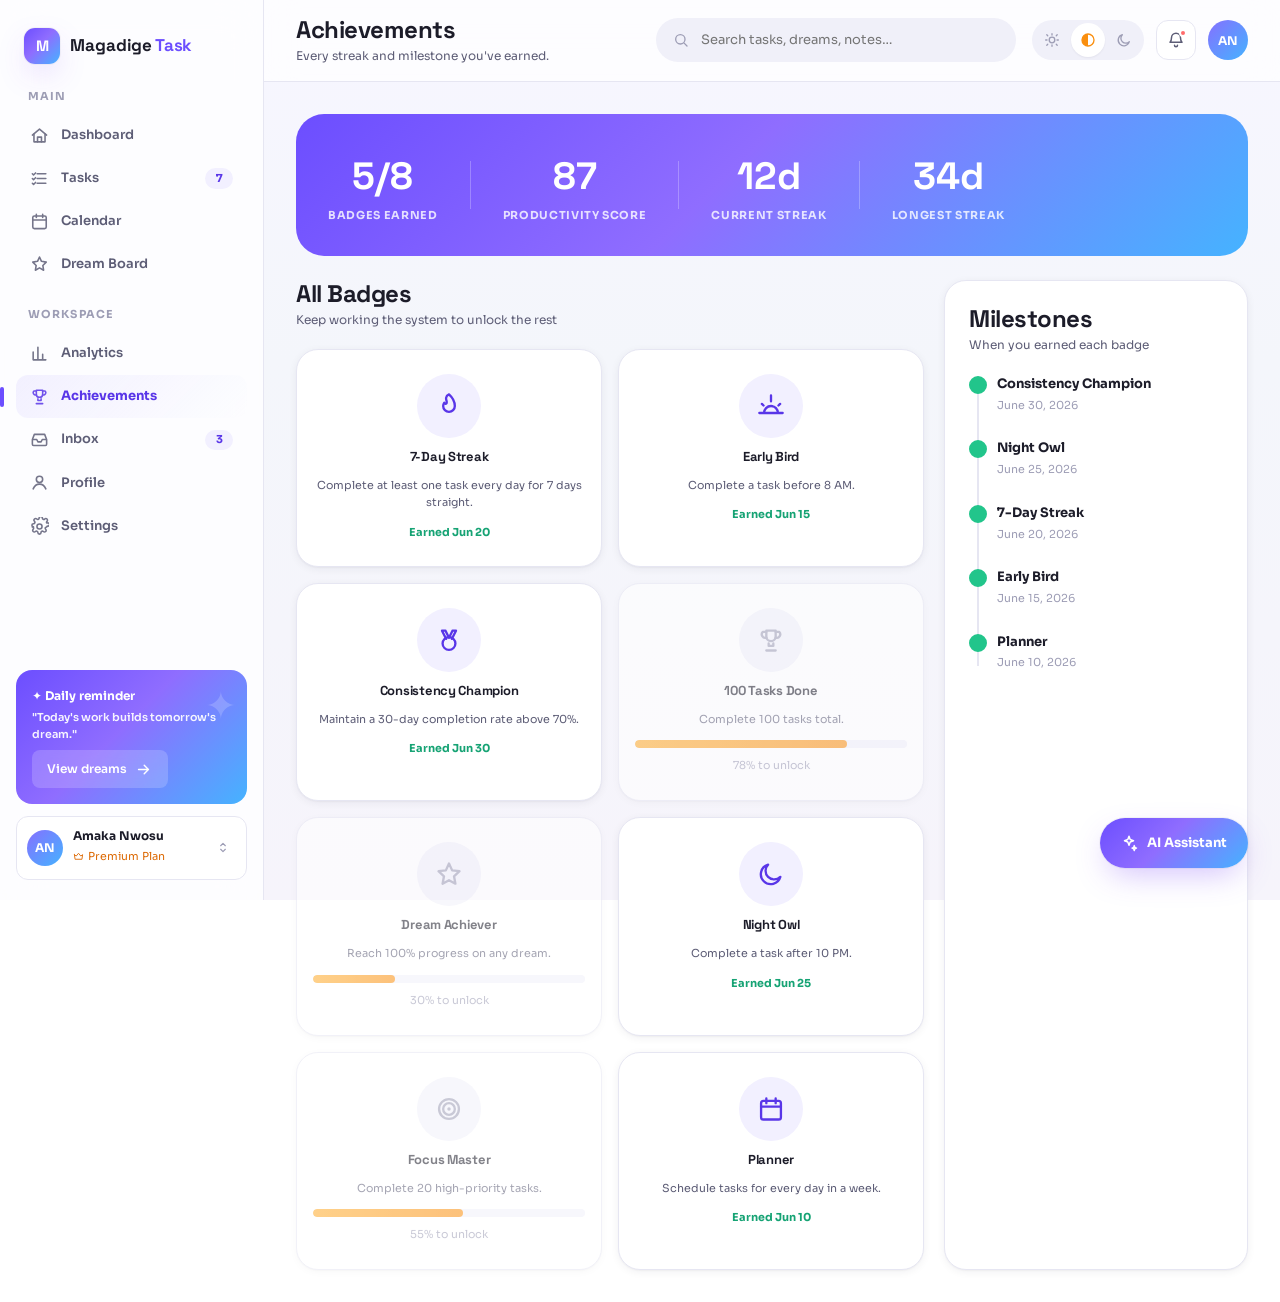
==== commit 183c0bcb: "Admin part" ====
--- a/To do web - front end/achievements.html
+++ b/To do web - front end/achievements.html
@@ -61,6 +61,7 @@
 <script src="js/data.js"></script>
 <script src="js/quotes.js"></script>
 <script src="js/theme.js"></script>
+<script src="js/seasonal.js"></script>
 <script src="js/charts.js"></script>
 <script src="js/shell.js"></script>
 <script src="js/achievements.js"></script>
